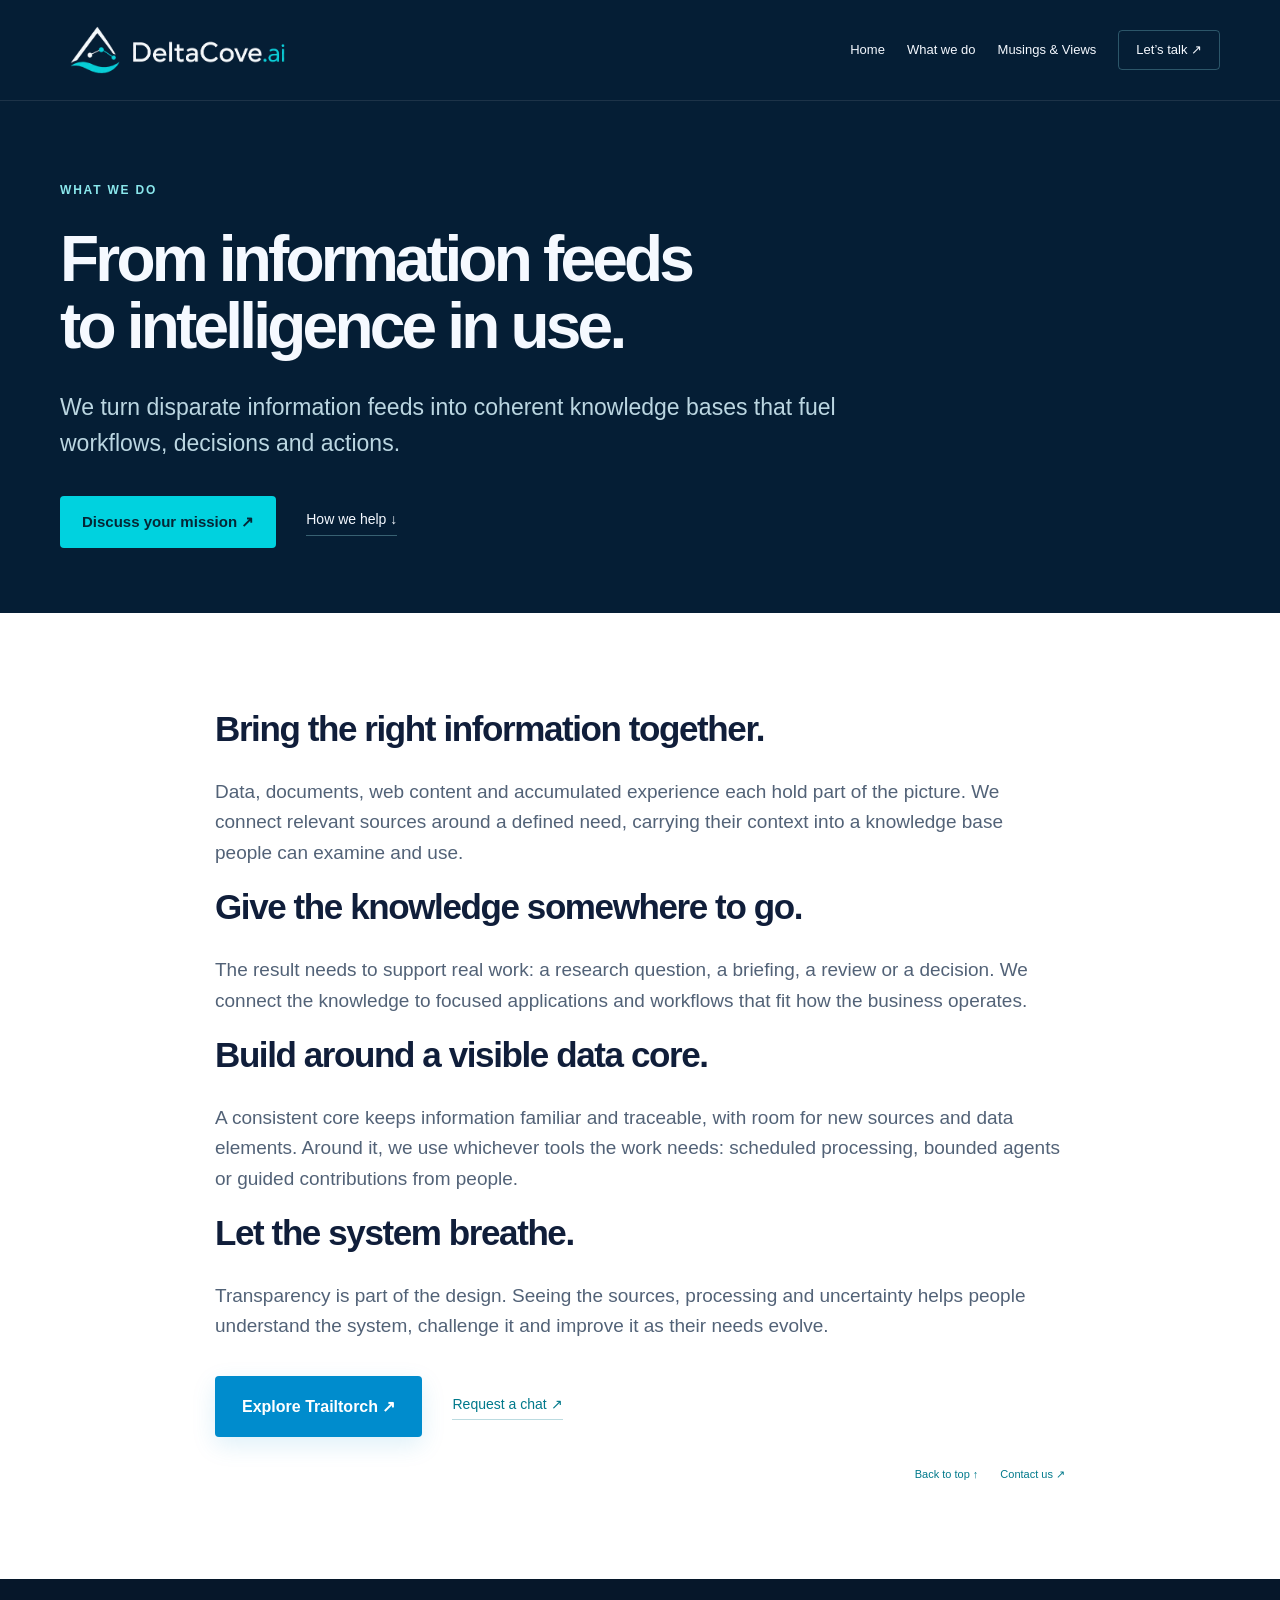
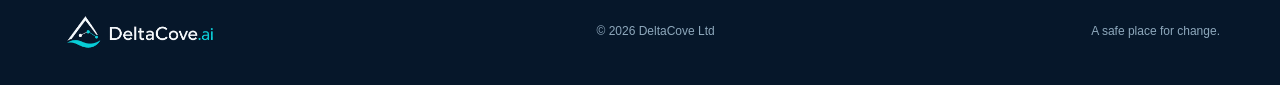
==== what-we-do.html @ 1b579d44 "Add files via upload V3.1 files / first commit" ====
<!doctype html><html lang="en-GB"><head><meta charset="utf-8"><meta name="viewport" content="width=device-width,initial-scale=1"><title>What we do — DeltaCove</title><meta name="description" content="We turn disparate information feeds into coherent knowledge bases that fuel workflows, decisions and actions."><meta name="theme-color" content="#051e35"><link rel="stylesheet" href="styles.css"><link rel="icon" href="assets/favicon.svg"></head><body><a class="skip" href="#main">Skip to content</a><header class="header" id="top"><div class="wrap navigation"><a href="index.html" aria-label="DeltaCove home"><img class="logo" src="assets/deltacove-logo.png" alt="DeltaCove.ai" width="1222" height="352"></a><nav aria-label="Main navigation"><a href="index.html#approach">Home</a><a href="what-we-do.html">What we do</a><a href="musings/index.html">Musings &amp; Views</a><a class="nav-contact" href="index.html#contact">Let’s talk <span aria-hidden="true">↗</span></a></nav></div></header><main id="main"><section class="what-page"><div class="wrap"><div class="eyebrow">What we do</div><h1>From information feeds<br>to intelligence in use.</h1><p>We turn disparate information feeds into coherent knowledge bases that fuel workflows, decisions and actions.</p><div class="actions"><a class="button primary" href="mailto:info@deltacove.ai?subject=Discuss%20a%20mission-specific%20solution">Discuss your mission ↗</a><a class="text-link" href="index.html#help">How we help ↓</a></div></div></section><section class="section wrap what-body"><h2>Bring the right information together.</h2><p>Data, documents, web content and accumulated experience each hold part of the picture. We connect relevant sources around a defined need, carrying their context into a knowledge base people can examine and use.</p><h2>Give the knowledge somewhere to go.</h2><p>The result needs to support real work: a research question, a briefing, a review or a decision. We connect the knowledge to focused applications and workflows that fit how the business operates.</p><h2>Build around a visible data core.</h2><p>A consistent core keeps information familiar and traceable, with room for new sources and data elements. Around it, we use whichever tools the work needs: scheduled processing, bounded agents or guided contributions from people.</p><h2>Let the system breathe.</h2><p>Transparency is part of the design. Seeing the sources, processing and uncertainty helps people understand the system, challenge it and improve it as their needs evolve.</p><div class="actions"><a class="button blue-button" href="index.html#software">Explore Trailtorch ↗</a><a class="text-link dark-link" href="mailto:info@deltacove.ai">Request a chat ↗</a></div><div class="section-tools"><a href="#top">Back to top ↑</a><a href="mailto:info@deltacove.ai">Contact us ↗</a></div></section></main><footer class="footer"><div class="wrap footer-inner"><a href="index.html"><img src="assets/deltacove-logo.png" alt="DeltaCove.ai" width="1222" height="352"></a><span>© 2026 DeltaCove Ltd</span><span>A safe place for change.</span></div></footer></body></html>
---- styles.css ----
:root{--navy:#051e35;--deep:#06172a;--cyan:#00d2df;--teal:#00798b;--ink:#101e3a;--muted:#526277;--pale:#eef7fa;--line:#d5e4eb;--white:#f5f9ff}*{box-sizing:border-box}html{scroll-behavior:smooth;scroll-padding-top:95px}body{margin:0;font-family:Aptos,"Segoe UI",Arial,sans-serif;color:var(--ink);background:#fff;line-height:1.6}a{color:inherit}a:focus-visible,summary:focus-visible{outline:3px solid #008a9a;outline-offset:6px}.wrap{width:min(1160px,calc(100% - 80px));margin:auto}.section{padding-top:96px;padding-bottom:96px}.header{background:var(--navy);color:var(--white);border-bottom:1px solid #ffffff18}.navigation{display:flex;justify-content:space-between;align-items:center;min-height:100px;gap:30px}.logo{width:235px;height:auto;display:block}.navigation nav{display:flex;gap:34px;align-items:center;font-size:14px}.navigation nav a{text-decoration:none}.navigation nav a:hover{color:var(--cyan)}.nav-contact{border:1px solid #7bc7d255;padding:9px 17px;border-radius:4px}.hero{background:var(--navy);color:var(--white);overflow:hidden;position:relative}.hero-inner{position:relative;z-index:1;padding-top:80px;padding-bottom:64px}.eyebrow{font-size:12px;letter-spacing:1.8px;text-transform:uppercase;font-weight:600;color:#8ae7ec;display:flex;align-items:center;gap:10px;margin-bottom:26px}.eyebrow.dark{color:var(--teal)}.status-dot{display:inline-block;width:7px;height:7px;background:var(--cyan);border-radius:50%;box-shadow:0 0 0 5px #00d2df12}h1,h2,h3,p{margin-top:0}h1{font-size:clamp(48px,6.2vw,84px);line-height:1.05;font-weight:600;letter-spacing:-3.8px;margin-bottom:28px}h1 span{color:var(--cyan)}.hero-copy{font-size:25px;line-height:1.4;max-width:680px;margin-bottom:14px}.hero-detail{max-width:615px;color:#b7cad9;font-size:17px}.actions{display:flex;align-items:center;gap:30px;margin-top:34px}.button{display:inline-flex;align-items:center;justify-content:center;gap:30px;text-decoration:none;padding:14px 22px;border-radius:4px;font-size:15px;font-weight:600;transition:background .2s,transform .2s}.primary{background:var(--cyan);color:#052635}.primary:hover{background:#6ce9ee;transform:translateY(-2px)}.text-link{font-size:14px;text-decoration:none;display:inline-flex;gap:12px;align-items:center;border-bottom:1px solid #9ee6ec55;padding-bottom:4px}.text-link:hover{color:#00acbe}.hero-note{margin-top:48px;font-size:12px;color:#91b1c5;letter-spacing:.6px}.coast{height:150px;background:linear-gradient(180deg,#051e3555,#051e3500),url('assets/coast-v2.webp') center 55%/cover;opacity:.85;border-top:1px solid #ffffff12}h2{font-size:clamp(34px,3.5vw,46px);letter-spacing:-1.4px;line-height:1.14;font-weight:600;margin-bottom:28px}h3{font-size:24px;letter-spacing:-.5px;line-height:1.25;font-weight:600}.intro{display:grid;grid-template-columns:.8fr 1.2fr;gap:90px}.intro-copy p{color:var(--muted);font-size:17px}.intro-copy .large{font-size:25px;line-height:1.45;color:var(--ink)}.meaning{display:flex;gap:38px;border-top:1px solid var(--line);padding-top:21px;margin-top:27px;font-size:15px;color:var(--muted)}.meaning strong{color:var(--teal)}.ways{background:var(--pale)}.section-top{display:flex;justify-content:space-between;align-items:end;gap:30px;margin-bottom:40px}.section-top h2{margin:0}.section-top>p{color:var(--muted);margin-bottom:0;font-size:16px}.two-columns{display:grid;grid-template-columns:1fr 1fr;gap:28px}.offering{background:#fff;padding:38px 40px;border:1px solid var(--line);border-radius:8px}.offering-heading{display:flex;gap:17px;align-items:center;font-size:12px;text-transform:uppercase;letter-spacing:1px;color:var(--teal);margin-bottom:30px}.number{font-size:15px;border:1px solid var(--line);border-radius:50%;width:36px;height:36px;display:grid;place-items:center}.offering h3{font-size:32px;margin-bottom:20px}.offering p,.offering li{color:var(--muted);font-size:16px}.offering ul{list-style:none;padding:0;margin:26px 0 30px}.offering li{position:relative;padding-left:23px;margin-bottom:12px}.offering li:before{content:'✓';color:var(--teal);position:absolute;left:0}.dark-link{color:var(--teal);border-color:#00798b44}.software-offering{background:#faffff}.product{color:var(--white);background:linear-gradient(120deg,var(--navy),#073c50)}.product-grid{display:grid;grid-template-columns:1fr 1fr;gap:95px;align-items:center}.product-name{display:flex;align-items:center;gap:15px;margin:32px 0}.product-name img{width:58px;height:58px;border-radius:14px}.product-name span{font-size:26px;font-weight:600}.product h2{font-size:48px}.product p{color:#bfd3df;font-size:16px}.product .product-copy{font-size:22px;color:var(--white)}.product .button{margin-top:18px}.product-panel{background:#041b2d80;border:1px solid #5fb4c64a;border-radius:12px;padding:30px}.panel-top{display:flex;justify-content:space-between;font-size:10px;letter-spacing:1.5px;color:#a0bacb;gap:12px}.panel-status{color:var(--cyan);letter-spacing:0;padding-left:8px;border-left:1px solid #5fb4c64a}.journey{list-style:none;margin:42px 0 24px;padding:0}.journey li{position:relative;display:flex;gap:25px;padding-bottom:31px}.journey li:not(:last-child):before{content:'';position:absolute;left:7px;top:15px;bottom:0;border-left:1px dashed #50cadf77}.journey-dot{width:15px;height:15px;border:3px solid #26cfdb;border-radius:50%;flex-shrink:0;margin-top:5px;background:#06364a}.journey small{color:var(--cyan);font-size:11px;letter-spacing:1px;text-transform:uppercase}.journey h3{font-size:23px;margin:8px 0}.journey p{font-size:14px;margin:0}.product .panel-foot{border-top:1px solid #5fb4c633;padding-top:18px;font-size:12px;margin:0;color:#95b4c7}.principle-grid{display:grid;grid-template-columns:repeat(3,1fr);gap:45px}.principle-grid img{height:60px;width:60px;object-fit:contain;margin-bottom:23px;border-radius:50%}.principle-grid h3{font-size:23px}.principle-grid p{color:var(--muted);font-size:16px}.sectors{border-top:1px solid var(--line);padding-top:30px;margin-top:45px}.sectors>span{font-size:11px;color:var(--teal);letter-spacing:1.2px;text-transform:uppercase}.sectors p{font-size:15px;margin:12px 0 0}.sectors b{color:#71a5b4;padding:0 9px}.founder{background:#f3f6f8}.founder-grid{display:grid;grid-template-columns:1fr 1fr;gap:80px}.founder h2{font-size:38px}.founder p{color:var(--muted);font-size:16px}.founder .founder-name{font-size:25px;color:var(--ink);line-height:1.3;margin-bottom:28px}.founder-name span{display:block;font-size:13px;color:var(--teal);margin-top:7px}.contact{background:var(--navy);color:var(--white);text-align:center;position:relative}.contact .eyebrow{justify-content:center}.contact h2{font-size:60px;letter-spacing:-2px}.contact p{font-size:19px;color:#b8cedc}.contact-pending{display:inline-block;border:1px solid #72bcc35c;border-radius:4px;padding:14px 24px;color:#b7d4dd;font-size:14px;margin:14px 0}.contact .contact-caption{font-size:12px;color:#91b1c5;margin:23px 0 0}.footer{background:var(--deep);color:#8ea8bc;padding:30px 0}.footer-inner{display:flex;align-items:center;justify-content:space-between;gap:20px;font-size:12px}.footer img{width:160px;height:auto;display:block}.skip{position:absolute;left:16px;top:-80px;padding:10px;background:#fff;z-index:5}.skip:focus{top:12px}@media(min-width:1500px){.coast{height:180px}}@media(max-width:900px){.wrap{width:calc(100% - 48px)}.section{padding-top:70px;padding-bottom:70px}.intro,.product-grid,.founder-grid{gap:40px}.navigation nav{gap:18px}.logo{width:195px}.offering{padding:28px}.principle-grid{gap:25px}.product h2{font-size:40px}}@media(max-width:650px){.wrap{width:calc(100% - 40px)}.navigation{min-height:82px}.logo{width:175px}.navigation nav a:not(.nav-contact){display:none}.nav-contact{font-size:12px;padding:8px 11px}.hero-inner{padding-top:52px;padding-bottom:42px}h1{font-size:51px;letter-spacing:-2.3px}.hero-copy{font-size:21px}.hero-detail{font-size:16px}.eyebrow{font-size:10px;letter-spacing:1.4px}.actions{align-items:flex-start;flex-direction:column;gap:20px}.hero-note{margin-top:34px;font-size:10px;letter-spacing:0}.coast{height:110px}.section{padding-top:58px;padding-bottom:58px}.intro,.two-columns,.product-grid,.principle-grid,.founder-grid{grid-template-columns:1fr;gap:28px}.intro h2 br,.founder h2 br{display:none}.intro h2{margin-bottom:0}.intro-copy .large{font-size:22px}.section-top{align-items:start;flex-direction:column;gap:20px}.offering{padding:28px}.offering h3{font-size:29px}.product-grid{gap:40px}.product-panel{padding:24px}.product h2{font-size:41px}.principle-grid{gap:30px}.principle-grid article{border-bottom:1px solid var(--line);padding-bottom:20px}.principle-grid article:last-child{border:0}.principle-grid img{margin-bottom:15px;width:52px;height:52px}.sectors{margin-top:25px}.sectors p{line-height:2}.founder h2{font-size:33px}.contact h2{font-size:43px}.contact p{font-size:17px}.contact p br{display:none}.footer-inner{flex-wrap:wrap;justify-content:space-between}.footer-inner>span:last-child{width:100%}}@media(prefers-reduced-motion:reduce){html{scroll-behavior:auto}.button{transition:none}}

.integration-note{margin-top:38px;padding:28px 32px;border-left:3px solid var(--teal);background:var(--pale)}.integration-note h3{font-size:23px;margin-bottom:12px}.integration-note p{color:var(--muted);margin:0}.musings-teaser{display:flex;gap:40px;justify-content:space-between;align-items:center}.musings-teaser p{max-width:640px;color:var(--muted)}.musings-teaser>a{flex-shrink:0}.contact .contact-email{font-size:15px;margin:22px 0 0}.contact-email a{text-underline-offset:4px}.musings-header{background:var(--navy);color:var(--white)}.musings-header .wrap{padding-top:65px;padding-bottom:65px}.musings-header h1{font-size:60px}.musings-header p{max-width:700px;color:#bfd3df;font-size:20px}.article-list{display:grid;grid-template-columns:1fr 1fr;gap:28px}.post-card{border:1px solid var(--line);border-radius:8px;padding:32px}.post-card time,.article-meta{color:var(--teal);font-size:13px}.post-card h2{font-size:29px;margin:15px 0}.post-card h2 a{text-decoration:none}.post-card h2 a:hover{color:var(--teal)}.post-card p{color:var(--muted)}.article-content{max-width:760px;margin:auto;font-size:18px}.article-content h2{font-size:32px;margin-top:40px}.article-content h3{margin-top:32px}.article-content p,.article-content li{color:var(--muted)}.article-content a{color:var(--teal)}.article-content blockquote{border-left:3px solid var(--teal);margin:25px 0;padding-left:25px}.article-content pre{overflow:auto;background:var(--pale);padding:20px;font-size:14px}.article-content code{background:var(--pale);padding:2px 4px}.article-content img{max-width:100%;height:auto}.article-meta{margin-bottom:25px}.back-link{display:inline-block;margin-bottom:25px;color:var(--teal)}@media(max-width:900px){.navigation nav{gap:16px;font-size:12px}.logo{width:180px}}@media(max-width:650px){.navigation nav a[href$="musings/index.html"]{display:inline;font-size:11px}.navigation nav{gap:12px}.logo{width:145px}.musings-teaser{flex-direction:column;align-items:start;gap:10px}.article-list{grid-template-columns:1fr}.musings-header h1{font-size:42px}.post-card{padding:25px}.integration-note{padding:24px}.article-content{font-size:17px}}

.hero-promises{display:flex;gap:30px;flex-wrap:wrap;margin-top:34px;color:#b7d5e0;font-size:14px}.section-jumps{display:flex;gap:12px;flex-wrap:wrap;margin-top:30px}.section-jumps a{font-size:12px;text-decoration:none;border:1px solid #6bd2db40;border-radius:30px;padding:8px 15px;color:#c6e8ec}.section-jumps a:hover{background:#0b4155}.audience-line{font-size:22px;color:var(--teal);max-width:360px;line-height:1.5}.three-offerings{display:grid;grid-template-columns:repeat(3,1fr);gap:22px}.three-offerings .offering{padding:30px 26px;display:flex;flex-direction:column}.three-offerings .offering h3{font-size:29px}.three-offerings .offering-heading{font-size:10px;letter-spacing:.5px;gap:10px}.three-offerings .offering .text-link{margin-top:auto;align-self:start}.pipeline-offering{background:#e1f3f8}.section-tools{display:flex;justify-content:flex-end;gap:22px;margin-top:30px;font-size:11px;line-height:1.4}.section-tools a{color:var(--teal);text-decoration:none}.product .section-tools a{color:#91e3e9}.section.wrap>.section-tools{width:100%}.sector-grid{display:grid;grid-template-columns:repeat(5,1fr);gap:18px;margin-top:24px}.sector-item{display:flex;flex-direction:column;align-items:center;text-align:center;gap:18px;background:linear-gradient(135deg,#edf8fb,#fff);border:1px solid #d0e6ee;border-radius:10px;padding:26px 14px;min-height:165px;justify-content:center}.sector-item svg{width:47px;height:47px;color:var(--teal)}.sector-item span{font-size:16px;font-weight:600;line-height:1.35}.blue-button{background:#008ccd;color:#fff;padding:18px 27px;font-size:16px;box-shadow:0 8px 24px #008ccd22}.blue-button:hover{background:#0076b0}.what-page{background:var(--navy);color:var(--white)}.what-page .wrap{padding-top:80px;padding-bottom:65px}.what-page h1{font-size:64px;max-width:960px}.what-page p{font-size:23px;max-width:790px;color:#bbd6e1}.what-body{max-width:850px}.what-body h2{font-size:35px}.what-body p{font-size:19px;color:var(--muted)}.navigation nav{gap:22px;font-size:13px}@media(max-width:1000px){.three-offerings{grid-template-columns:1fr}.three-offerings .offering h3 br{display:none}.sector-grid{grid-template-columns:repeat(3,1fr)}.navigation nav{gap:12px;font-size:11px}}@media(max-width:650px){.hero-promises{gap:10px;flex-direction:column}.section-jumps{gap:8px}.section-jumps a{font-size:11px;padding:7px 11px}.sector-grid{grid-template-columns:1fr 1fr;gap:12px}.sector-item{padding:20px 12px;min-height:145px}.sector-item:last-child{grid-column:1 / -1}.what-page h1{font-size:43px}.what-page p{font-size:20px}.audience-line{font-size:21px}.section-tools{font-size:11px}.blue-button{width:100%}}

.intro>.section-tools{grid-column:1 / -1}.musings-teaser{flex-wrap:wrap}.musings-teaser>.section-tools{flex-basis:100%;margin-top:0}.three-offerings .offering p{margin-bottom:0}.three-offerings .offering ul{flex:1}

/* Tune the landing position for each section link. */
#help{scroll-margin-top:-159px}
#software{scroll-margin-top:-96px}
#thinking{scroll-margin-top:-177px}

/* Smaller screens need their own anchor spacing and flexible content columns. */
@media(max-width:900px){
  html{scroll-padding-top:16px}
  #help,#software,#thinking{scroll-margin-top:0}
  .intro>*,.product-grid>*,.founder-grid>*,.principle-grid>*,.article-list>*{min-width:0}
}
@media(max-width:800px){
  .intro,.product-grid,.founder-grid,.principle-grid{grid-template-columns:minmax(0,1fr)}
  .section-top{flex-direction:column;align-items:flex-start;gap:20px}
  .musings-teaser{flex-direction:column;align-items:stretch;gap:20px}
  .musings-teaser>a{align-self:flex-start;max-width:100%}
}
@media(max-width:650px){
  .navigation{flex-direction:column;align-items:stretch;min-height:0;gap:16px;padding-top:20px;padding-bottom:20px}
  .navigation .logo{width:180px;max-width:100%}
  .navigation nav{display:grid;grid-template-columns:repeat(2,minmax(0,1fr));gap:8px}
  .navigation nav a[href]{display:flex;align-items:center;justify-content:center;min-height:44px;padding:8px;font-size:14px;text-align:center;border:1px solid #7bc7d255;border-radius:4px}
  .hero-inner{padding-top:40px}
  h1{font-size:clamp(38px,10vw,51px);letter-spacing:-1.8px;overflow-wrap:break-word}
  .hero h1 br,.product h2 br{display:none}
  .product h2,.what-page h1,.musings-header h1{font-size:clamp(34px,9vw,43px);overflow-wrap:break-word}
  .eyebrow{line-height:1.6}
  .status-dot,.number{flex-shrink:0}
  .section-jumps a{display:inline-flex;align-items:center;min-height:44px;font-size:13px;padding:9px 13px}
  .button{max-width:100%;min-height:48px;gap:16px;padding:14px 18px;text-align:center}
  .button span{flex-shrink:0}
  .meaning{flex-wrap:wrap;gap:16px 24px}
  .panel-top{flex-wrap:wrap}
  .journey li{gap:16px}
  .section-tools{flex-wrap:wrap;gap:8px 20px;font-size:13px}
  .section-tools a{display:inline-flex;align-items:center;min-height:44px}
  .contact-email a,.coffee-note a,.article-content a{overflow-wrap:anywhere}
  .article-content h2,.what-body h2{font-size:30px}
  .article-content pre{max-width:100%}
}

.sectors>h2{font-size:clamp(34px,3.5vw,46px);letter-spacing:-1.4px;line-height:1.14;font-weight:600;margin:0 0 28px;color:var(--ink);text-transform:none}.contact .coffee-note{font-size:14px;color:#bfd3df;margin:30px auto 0;max-width:620px;line-height:1.7}.coffee-note a{text-underline-offset:4px}
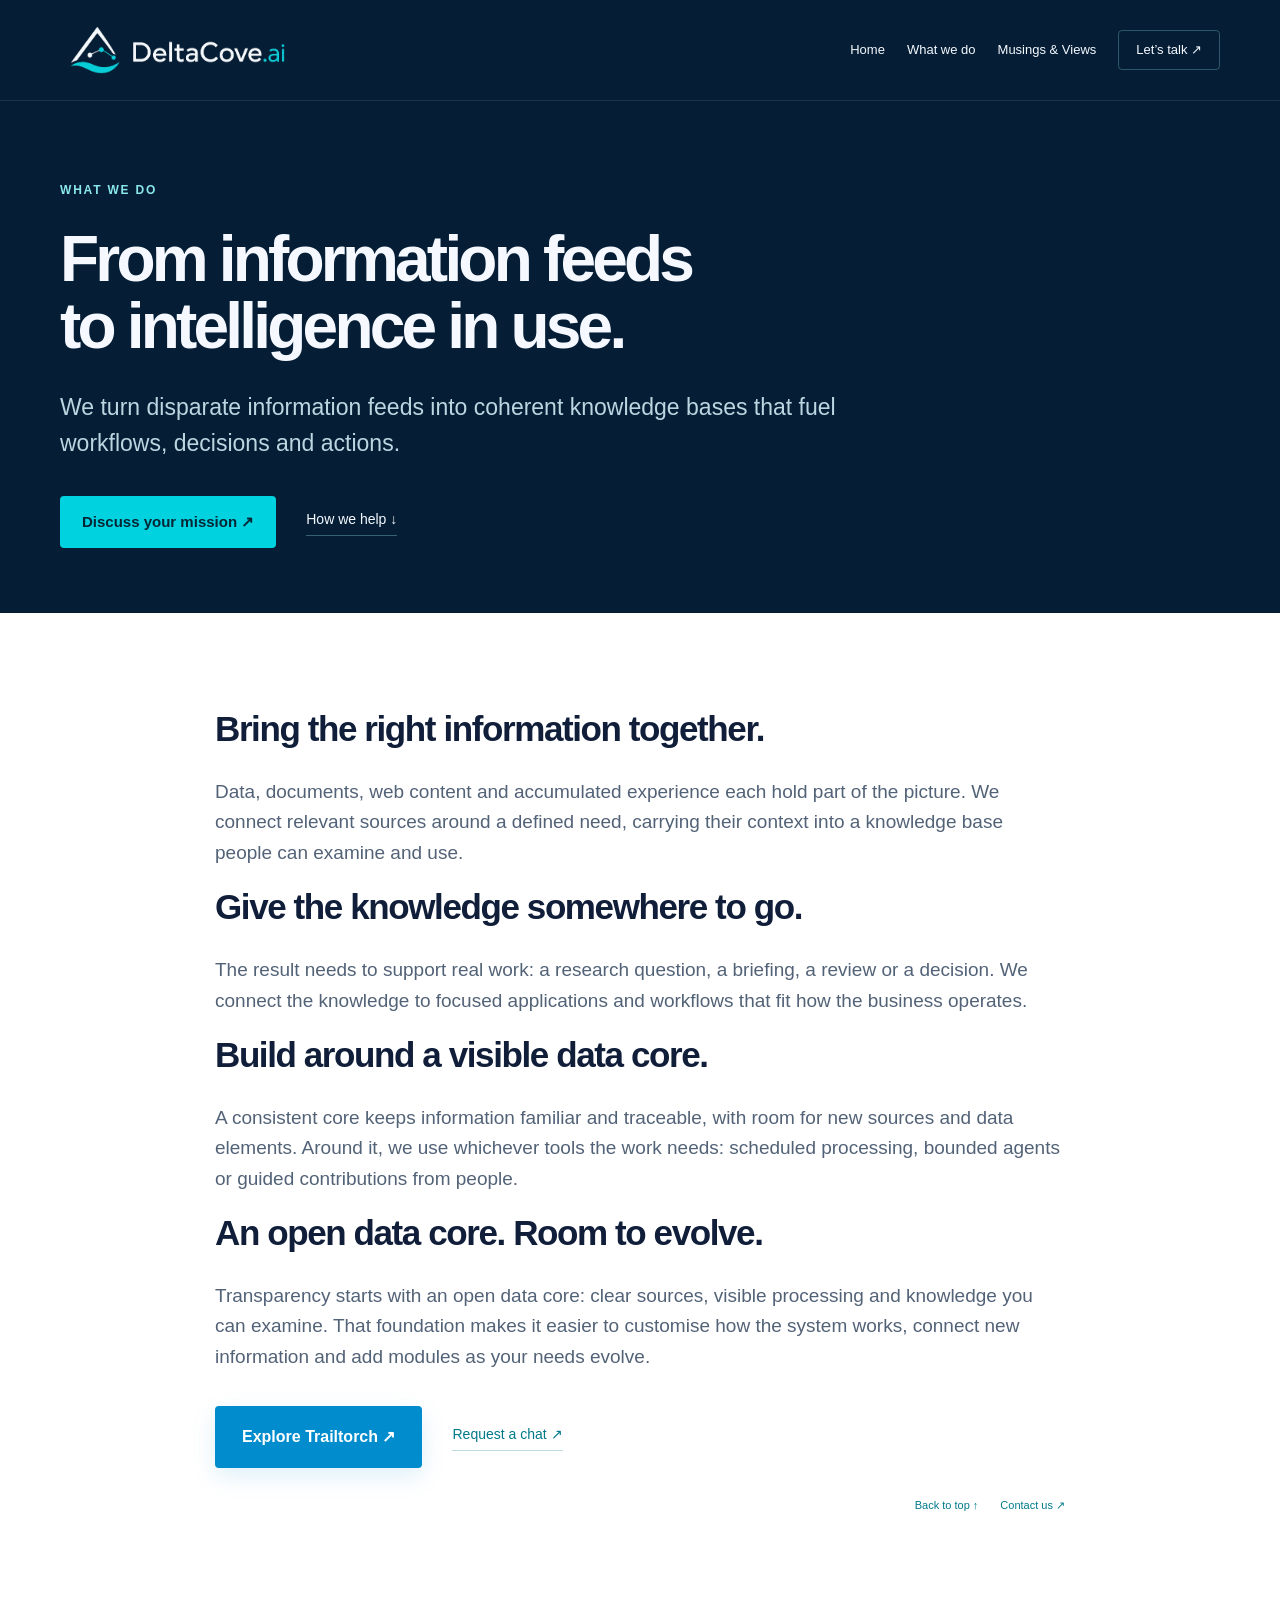
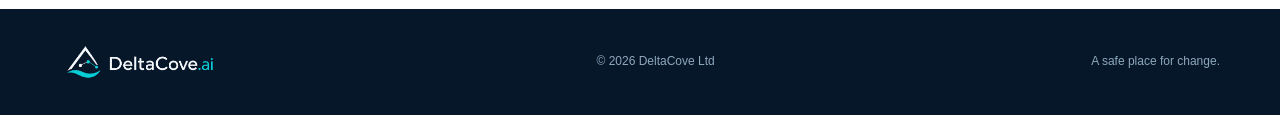
==== commit 292df3f0: "Revise content in what-we-do.html for clarity Updated the content in the 'what-we-do.html' file to e" ====
--- a/what-we-do.html
+++ b/what-we-do.html
@@ -1 +1 @@
-<!doctype html><html lang="en-GB"><head><meta charset="utf-8"><meta name="viewport" content="width=device-width,initial-scale=1"><title>What we do — DeltaCove</title><meta name="description" content="We turn disparate information feeds into coherent knowledge bases that fuel workflows, decisions and actions."><meta name="theme-color" content="#051e35"><link rel="stylesheet" href="styles.css"><link rel="icon" href="assets/favicon.svg"></head><body><a class="skip" href="#main">Skip to content</a><header class="header" id="top"><div class="wrap navigation"><a href="index.html" aria-label="DeltaCove home"><img class="logo" src="assets/deltacove-logo.png" alt="DeltaCove.ai" width="1222" height="352"></a><nav aria-label="Main navigation"><a href="index.html#approach">Home</a><a href="what-we-do.html">What we do</a><a href="musings/index.html">Musings &amp; Views</a><a class="nav-contact" href="index.html#contact">Let’s talk <span aria-hidden="true">↗</span></a></nav></div></header><main id="main"><section class="what-page"><div class="wrap"><div class="eyebrow">What we do</div><h1>From information feeds<br>to intelligence in use.</h1><p>We turn disparate information feeds into coherent knowledge bases that fuel workflows, decisions and actions.</p><div class="actions"><a class="button primary" href="mailto:info@deltacove.ai?subject=Discuss%20a%20mission-specific%20solution">Discuss your mission ↗</a><a class="text-link" href="index.html#help">How we help ↓</a></div></div></section><section class="section wrap what-body"><h2>Bring the right information together.</h2><p>Data, documents, web content and accumulated experience each hold part of the picture. We connect relevant sources around a defined need, carrying their context into a knowledge base people can examine and use.</p><h2>Give the knowledge somewhere to go.</h2><p>The result needs to support real work: a research question, a briefing, a review or a decision. We connect the knowledge to focused applications and workflows that fit how the business operates.</p><h2>Build around a visible data core.</h2><p>A consistent core keeps information familiar and traceable, with room for new sources and data elements. Around it, we use whichever tools the work needs: scheduled processing, bounded agents or guided contributions from people.</p><h2>Let the system breathe.</h2><p>Transparency is part of the design. Seeing the sources, processing and uncertainty helps people understand the system, challenge it and improve it as their needs evolve.</p><div class="actions"><a class="button blue-button" href="index.html#software">Explore Trailtorch ↗</a><a class="text-link dark-link" href="mailto:info@deltacove.ai">Request a chat ↗</a></div><div class="section-tools"><a href="#top">Back to top ↑</a><a href="mailto:info@deltacove.ai">Contact us ↗</a></div></section></main><footer class="footer"><div class="wrap footer-inner"><a href="index.html"><img src="assets/deltacove-logo.png" alt="DeltaCove.ai" width="1222" height="352"></a><span>© 2026 DeltaCove Ltd</span><span>A safe place for change.</span></div></footer></body></html>+<!doctype html><html lang="en-GB"><head><meta charset="utf-8"><meta name="viewport" content="width=device-width,initial-scale=1"><title>What we do — DeltaCove</title><meta name="description" content="We turn disparate information feeds into coherent knowledge bases that fuel workflows, decisions and actions."><meta name="theme-color" content="#051e35"><link rel="stylesheet" href="styles.css"><link rel="icon" href="assets/favicon.svg"></head><body><a class="skip" href="#main">Skip to content</a><header class="header" id="top"><div class="wrap navigation"><a href="index.html" aria-label="DeltaCove home"><img class="logo" src="assets/deltacove-logo.png" alt="DeltaCove.ai" width="1222" height="352"></a><nav aria-label="Main navigation"><a href="index.html#top">Home</a><a href="what-we-do.html">What we do</a><a href="musings/index.html">Musings &amp; Views</a><a class="nav-contact" href="index.html#contact">Let’s talk <span aria-hidden="true">↗</span></a></nav></div></header><main id="main"><section class="what-page"><div class="wrap"><div class="eyebrow">What we do</div><h1>From information feeds<br>to intelligence in use.</h1><p>We turn disparate information feeds into coherent knowledge bases that fuel workflows, decisions and actions.</p><div class="actions"><a class="button primary" href="mailto:info@deltacove.ai?subject=Discuss%20a%20mission-specific%20solution">Discuss your mission ↗</a><a class="text-link" href="index.html#help">How we help ↓</a></div></div></section><section class="section wrap what-body"><h2>Bring the right information together.</h2><p>Data, documents, web content and accumulated experience each hold part of the picture. We connect relevant sources around a defined need, carrying their context into a knowledge base people can examine and use.</p><h2>Give the knowledge somewhere to go.</h2><p>The result needs to support real work: a research question, a briefing, a review or a decision. We connect the knowledge to focused applications and workflows that fit how the business operates.</p><h2>Build around a visible data core.</h2><p>A consistent core keeps information familiar and traceable, with room for new sources and data elements. Around it, we use whichever tools the work needs: scheduled processing, bounded agents or guided contributions from people.</p><h2>An open data core. Room to evolve.</h2><p>Transparency starts with an open data core: clear sources, visible processing and knowledge you can examine. That foundation makes it easier to customise how the system works, connect new information and add modules as your needs evolve.</p><div class="actions"><a class="button blue-button" href="index.html#software">Explore Trailtorch ↗</a><a class="text-link dark-link" href="mailto:info@deltacove.ai">Request a chat ↗</a></div><div class="section-tools"><a href="#top">Back to top ↑</a><a href="mailto:info@deltacove.ai">Contact us ↗</a></div></section></main><footer class="footer"><div class="wrap footer-inner"><a href="index.html"><img src="assets/deltacove-logo.png" alt="DeltaCove.ai" width="1222" height="352"></a><span>© 2026 DeltaCove Ltd</span><span>A safe place for change.</span></div></footer></body></html>
--- a/styles.css
+++ b/styles.css
@@ -46,5 +46,13 @@
   .article-content h2,.what-body h2{font-size:30px}
   .article-content pre{max-width:100%}
 }
+/* Tighten the space below the introduction. */
+.intro {
+  row-gap: 24px;
+  padding-bottom: 56px;
+}
+.intro > .section-tools {
+  margin-top: 0;
+}
 
 .sectors>h2{font-size:clamp(34px,3.5vw,46px);letter-spacing:-1.4px;line-height:1.14;font-weight:600;margin:0 0 28px;color:var(--ink);text-transform:none}.contact .coffee-note{font-size:14px;color:#bfd3df;margin:30px auto 0;max-width:620px;line-height:1.7}.coffee-note a{text-underline-offset:4px}
